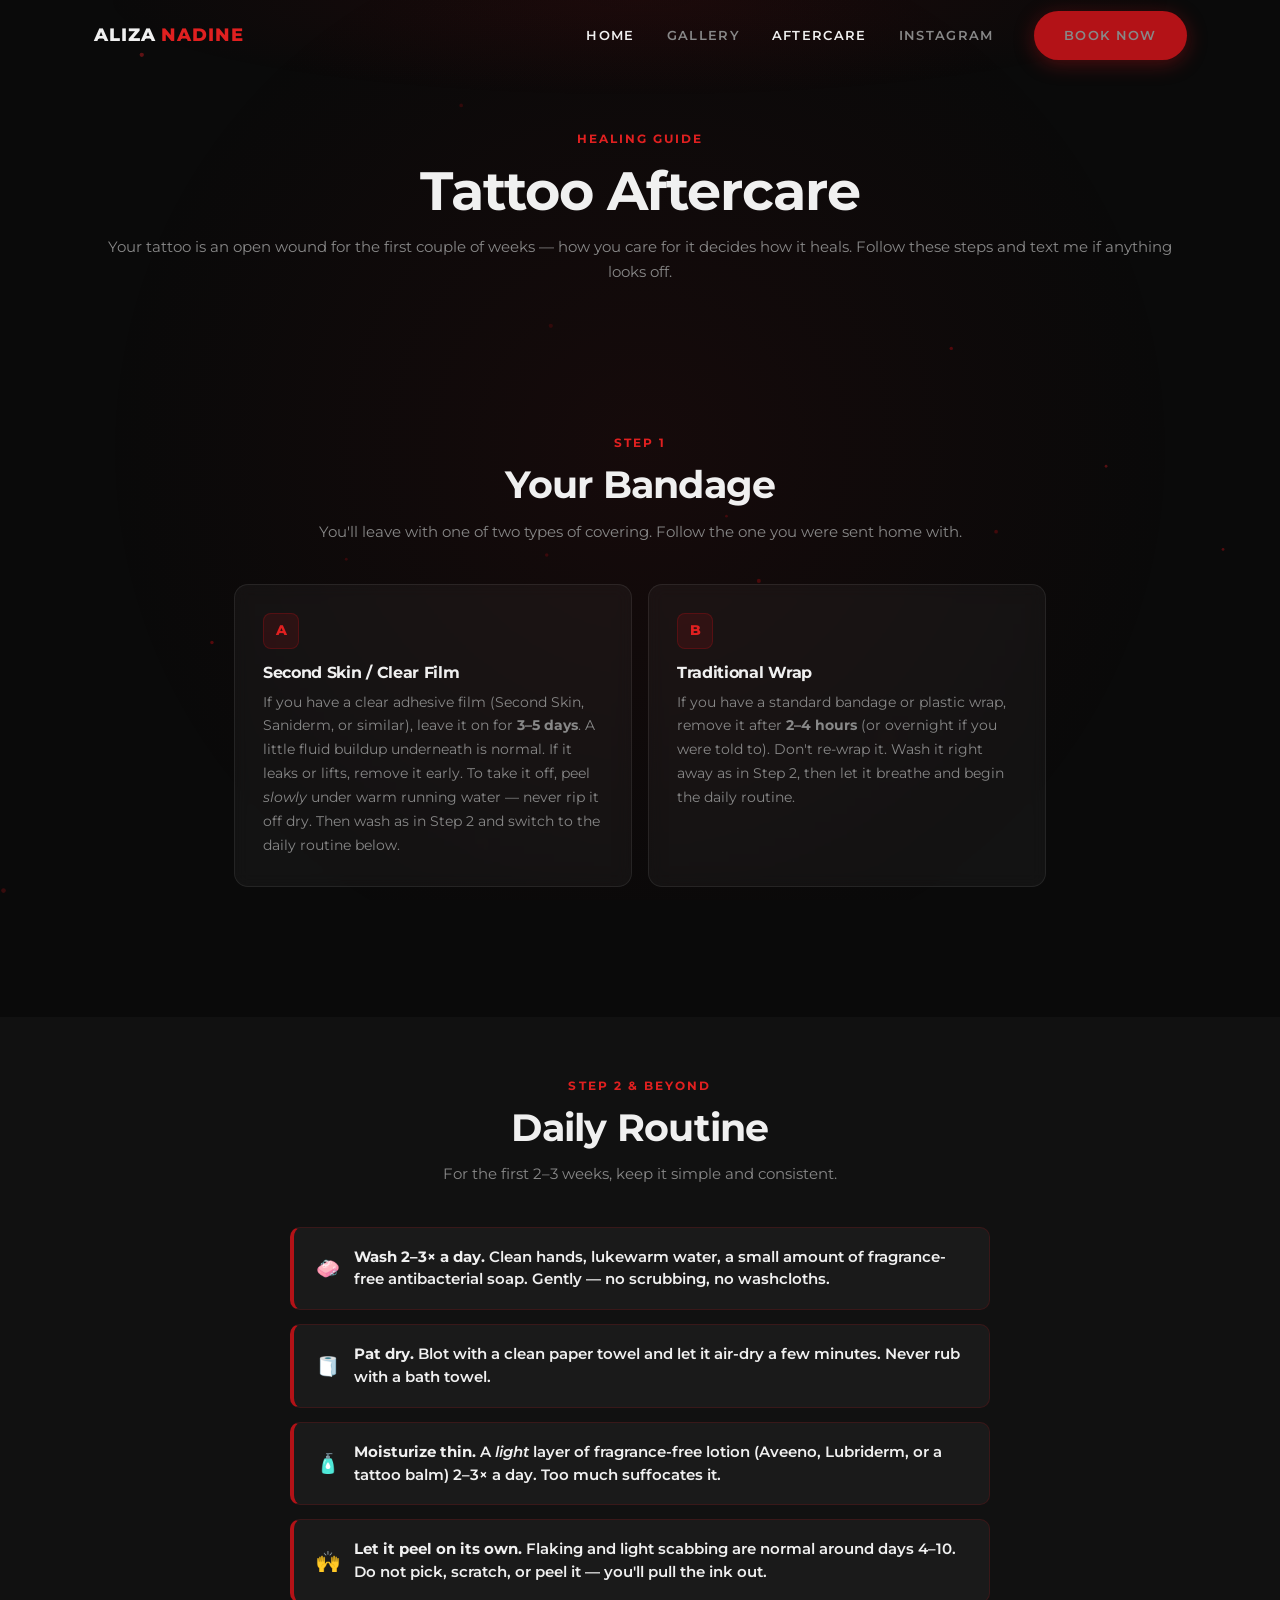
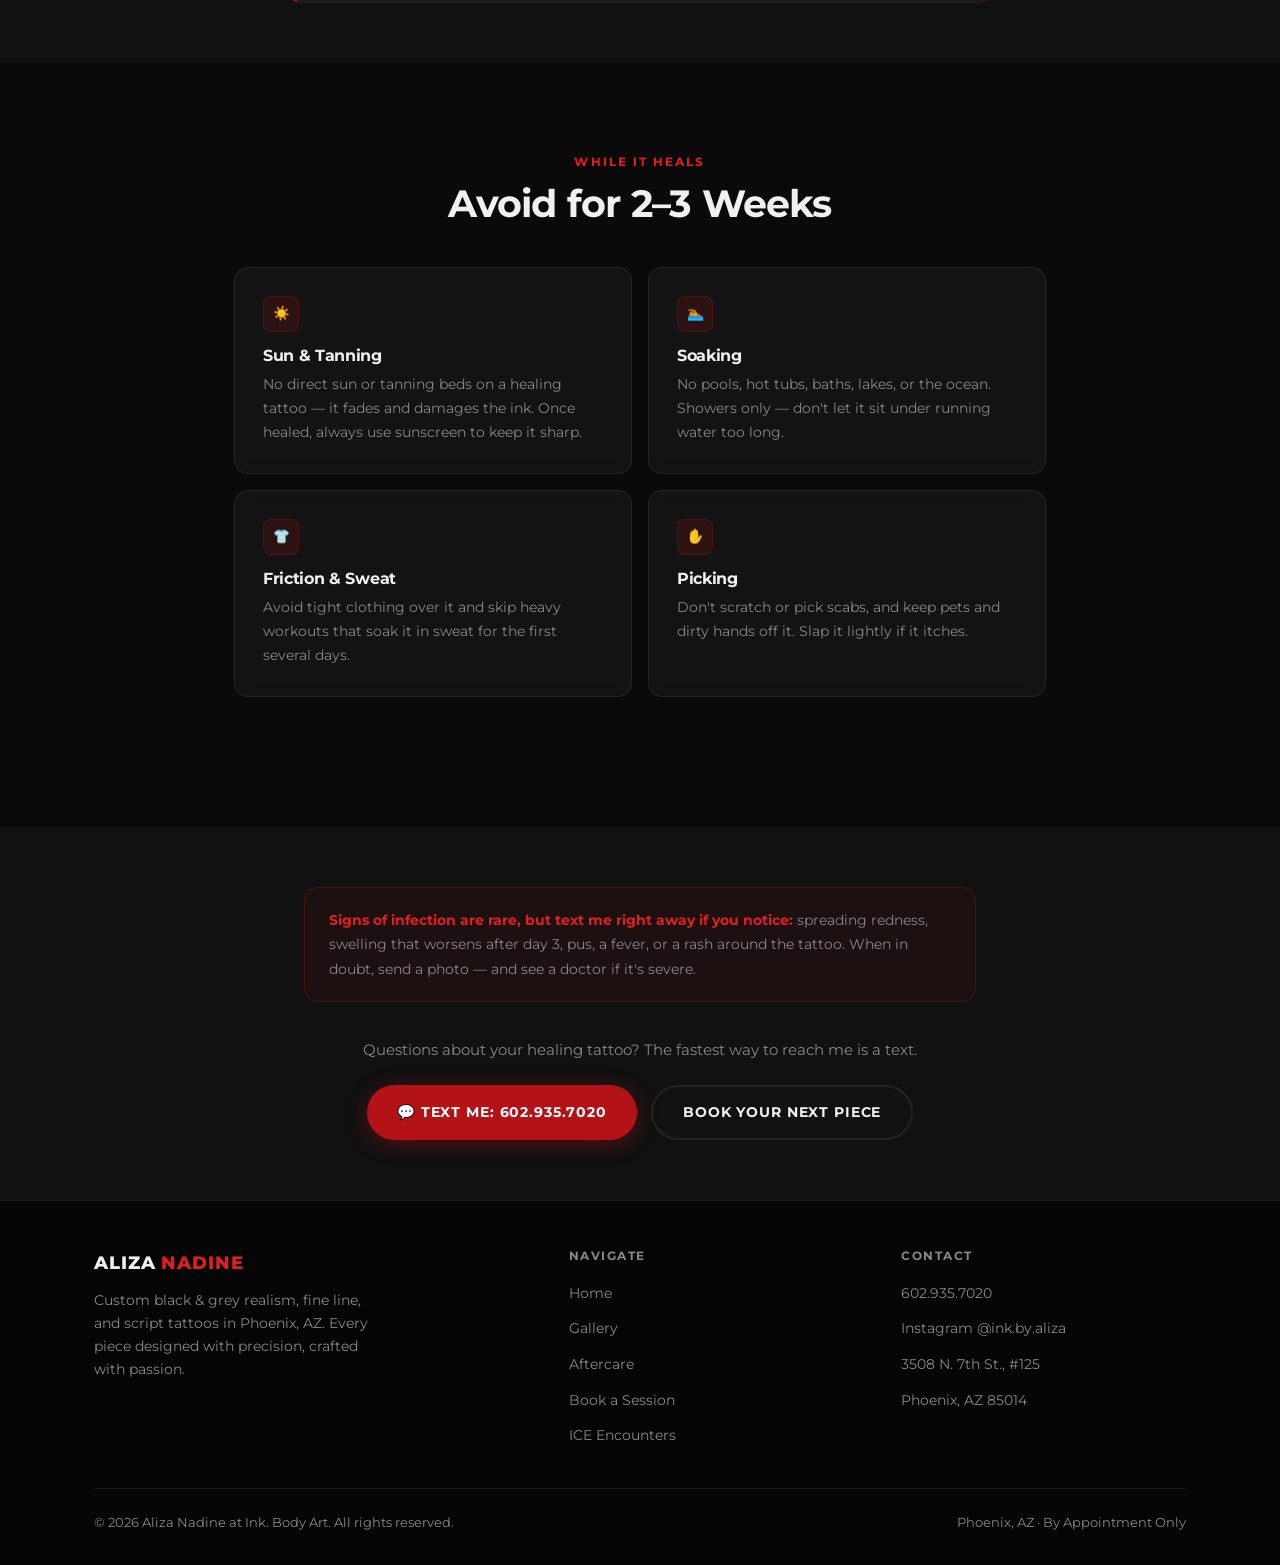
==== aftercare.html @ 37774342 "Client updates: rename shop, add script, fix sideways photos, rates, text-only contact, aftercare pa" ====
<!DOCTYPE html>
<html lang="en">
<head>
  <meta charset="UTF-8" />
  <meta name="viewport" content="width=device-width, initial-scale=1.0" />

  <title>Tattoo Aftercare Guide | Aliza Nadine — Phoenix, AZ</title>
  <meta name="description" content="How to care for your new tattoo. Step-by-step healing instructions from Aliza Nadine at Ink. Body Art, Phoenix AZ — wrap removal, washing, moisturizing, and what to avoid." />
  <link rel="canonical" href="https://alizanadine.com/aftercare.html" />

  <meta property="og:type"        content="article" />
  <meta property="og:url"         content="https://alizanadine.com/aftercare.html" />
  <meta property="og:title"       content="Tattoo Aftercare Guide | Aliza Nadine" />
  <meta property="og:description" content="Step-by-step healing instructions for your new tattoo." />
  <meta property="og:image"       content="https://alizanadine.com/images/og-cover.jpg" />

  <link rel="icon" type="image/png" href="/images/favicon.png" />
  <link rel="preconnect" href="https://fonts.googleapis.com" />
  <link rel="preconnect" href="https://fonts.gstatic.com" crossorigin />
  <link href="https://fonts.googleapis.com/css2?family=Montserrat:wght@400;500;600;700;800;900&display=swap" rel="stylesheet" />
  <link rel="stylesheet" href="css/styles.css" />

  <!-- FAQ / HowTo structured data helps this rank for "tattoo aftercare Phoenix" -->
  <script type="application/ld+json">
  {
    "@context": "https://schema.org",
    "@type": "HowTo",
    "name": "Tattoo Aftercare Instructions",
    "description": "How to care for and heal a new tattoo, from Aliza Nadine at Ink. Body Art, Phoenix AZ.",
    "step": [
      { "@type": "HowToStep", "name": "Leave the wrap on", "text": "Keep the initial bandage on as instructed — a few hours for a traditional wrap, or several days for a second-skin adhesive film." },
      { "@type": "HowToStep", "name": "Wash gently", "text": "Wash the tattoo with clean hands and fragrance-free soap, then pat dry with a clean paper towel." },
      { "@type": "HowToStep", "name": "Moisturize lightly", "text": "Apply a thin layer of fragrance-free healing lotion 2–3 times a day." },
      { "@type": "HowToStep", "name": "Protect it", "text": "Avoid sun, soaking, pools, and picking or scratching while it heals." }
    ]
  }
  </script>
</head>
<body>

  <!-- ===== NAV ===== -->
  <header class="nav" role="banner">
    <div class="nav-inner">
      <a href="/" class="nav-logo" aria-label="Aliza Nadine Tattoos — Home">
        Aliza <span>Nadine</span>
      </a>
      <nav aria-label="Main navigation">
        <ul class="nav-links">
          <li><a href="/">Home</a></li>
          <li><a href="gallery.html">Gallery</a></li>
          <li><a href="aftercare.html" class="active">Aftercare</a></li>
          <li><a href="https://www.instagram.com/ink.by.aliza/" target="_blank" rel="noopener">Instagram</a></li>
          <li class="nav-cta"><a href="/#booking" class="btn btn-primary">Book Now</a></li>
        </ul>
      </nav>
      <button class="nav-toggle" aria-label="Toggle menu" aria-expanded="false">
        <span></span><span></span><span></span>
      </button>
    </div>
  </header>

  <main>

    <!-- ===== HERO ===== -->
    <section class="gallery-hero">
      <div class="container">
        <span class="eyebrow">Healing Guide</span>
        <h1>Tattoo Aftercare</h1>
        <p>Your tattoo is an open wound for the first couple of weeks — how you care for it decides how it heals. Follow these steps and text me if anything looks off.</p>
      </div>
    </section>

    <!-- ===== WRAP METHOD ===== -->
    <section class="section" aria-label="Bandage removal">
      <div class="container" style="max-width:860px;">
        <div class="text-center fade-in">
          <span class="eyebrow">Step 1</span>
          <h2>Your Bandage</h2>
          <p style="color:var(--muted); margin-top:12px; font-size:0.95rem;">You'll leave with one of two types of covering. Follow the one you were sent home with.</p>
        </div>

        <div class="rights-grid" style="margin-top:40px;">
          <div class="rights-card fade-in">
            <div class="rights-num">A</div>
            <h3>Second Skin / Clear Film</h3>
            <p>
              If you have a clear adhesive film (Second Skin, Saniderm, or similar), leave it on for
              <strong>3–5 days</strong>. A little fluid buildup underneath is normal. If it leaks or
              lifts, remove it early. To take it off, peel <em>slowly</em> under warm running water —
              never rip it off dry. Then wash as in Step 2 and switch to the daily routine below.
            </p>
          </div>
          <div class="rights-card fade-in">
            <div class="rights-num">B</div>
            <h3>Traditional Wrap</h3>
            <p>
              If you have a standard bandage or plastic wrap, remove it after
              <strong>2–4 hours</strong> (or overnight if you were told to). Don't re-wrap it.
              Wash it right away as in Step 2, then let it breathe and begin the daily routine.
            </p>
          </div>
        </div>
      </div>
    </section>

    <!-- ===== DAILY ROUTINE ===== -->
    <section class="phrases-section" aria-label="Daily healing routine">
      <div class="container" style="max-width:780px;">
        <span class="eyebrow text-center" style="display:block;">Step 2 &amp; Beyond</span>
        <h2>Daily Routine</h2>
        <p class="intro">For the first 2–3 weeks, keep it simple and consistent.</p>

        <div class="phrase-list">
          <div class="phrase-item fade-in">
            <span class="phrase-icon">🧼</span>
            <span><strong>Wash 2–3× a day.</strong> Clean hands, lukewarm water, a small amount of fragrance-free antibacterial soap. Gently — no scrubbing, no washcloths.</span>
          </div>
          <div class="phrase-item fade-in">
            <span class="phrase-icon">🧻</span>
            <span><strong>Pat dry.</strong> Blot with a clean paper towel and let it air-dry a few minutes. Never rub with a bath towel.</span>
          </div>
          <div class="phrase-item fade-in">
            <span class="phrase-icon">🧴</span>
            <span><strong>Moisturize thin.</strong> A <em>light</em> layer of fragrance-free lotion (Aveeno, Lubriderm, or a tattoo balm) 2–3× a day. Too much suffocates it.</span>
          </div>
          <div class="phrase-item fade-in">
            <span class="phrase-icon">🙌</span>
            <span><strong>Let it peel on its own.</strong> Flaking and light scabbing are normal around days 4–10. Do not pick, scratch, or peel it — you'll pull the ink out.</span>
          </div>
        </div>
      </div>
    </section>

    <!-- ===== AVOID ===== -->
    <section class="section" aria-label="What to avoid">
      <div class="container" style="max-width:860px;">
        <div class="text-center fade-in">
          <span class="eyebrow">While It Heals</span>
          <h2>Avoid for 2–3 Weeks</h2>
        </div>
        <div class="rights-grid" style="margin-top:40px;">
          <div class="rights-card fade-in">
            <div class="rights-num">☀️</div>
            <h3>Sun &amp; Tanning</h3>
            <p>No direct sun or tanning beds on a healing tattoo — it fades and damages the ink. Once healed, always use sunscreen to keep it sharp.</p>
          </div>
          <div class="rights-card fade-in">
            <div class="rights-num">🏊</div>
            <h3>Soaking</h3>
            <p>No pools, hot tubs, baths, lakes, or the ocean. Showers only — don't let it sit under running water too long.</p>
          </div>
          <div class="rights-card fade-in">
            <div class="rights-num">👕</div>
            <h3>Friction &amp; Sweat</h3>
            <p>Avoid tight clothing over it and skip heavy workouts that soak it in sweat for the first several days.</p>
          </div>
          <div class="rights-card fade-in">
            <div class="rights-num">✋</div>
            <h3>Picking</h3>
            <p>Don't scratch or pick scabs, and keep pets and dirty hands off it. Slap it lightly if it itches.</p>
          </div>
        </div>
      </div>
    </section>

    <!-- ===== WHEN TO REACH OUT ===== -->
    <section class="section-sm" aria-label="When to reach out" style="background:var(--bg2);">
      <div class="container" style="max-width:720px;">
        <div class="ice-alert fade-in">
          <strong>Signs of infection are rare, but text me right away if you notice:</strong>
          spreading redness, swelling that worsens after day 3, pus, a fever, or a rash around the tattoo.
          When in doubt, send a photo — and see a doctor if it's severe.
        </div>
        <div class="text-center fade-in" style="margin-top:36px;">
          <p style="color:var(--muted); margin-bottom:22px; font-size:0.95rem;">
            Questions about your healing tattoo? The fastest way to reach me is a text.
          </p>
          <div style="display:flex; gap:14px; justify-content:center; flex-wrap:wrap;">
            <a href="sms:+16029357020" class="btn btn-primary">💬 Text Me: 602.935.7020</a>
            <a href="/#booking" class="btn btn-outline">Book Your Next Piece</a>
          </div>
        </div>
      </div>
    </section>

  </main>

  <!-- ===== FOOTER ===== -->
  <footer class="footer" role="contentinfo">
    <div class="container">
      <div class="footer-inner">
        <div class="footer-brand">
          <div class="nav-logo">Aliza <span style="color:var(--red-light);">Nadine</span></div>
          <p>Custom black &amp; grey realism, fine line, and script tattoos in Phoenix, AZ. Every piece designed with precision, crafted with passion.</p>
        </div>
        <div class="footer-col">
          <h4>Navigate</h4>
          <ul>
            <li><a href="/">Home</a></li>
            <li><a href="gallery.html">Gallery</a></li>
            <li><a href="aftercare.html">Aftercare</a></li>
            <li><a href="/#booking">Book a Session</a></li>
            <li><a href="ice-encounters.html">ICE Encounters</a></li>
          </ul>
        </div>
        <div class="footer-col">
          <h4>Contact</h4>
          <ul>
            <li><a href="sms:+16029357020">602.935.7020</a></li>
            <li><a href="https://www.instagram.com/ink.by.aliza/" target="_blank" rel="noopener">Instagram @ink.by.aliza</a></li>
            <li><a href="https://maps.app.goo.gl/RygCkKoCQgCrkigaA" target="_blank" rel="noopener">3508 N. 7th St., #125</a></li>
            <li><a href="https://maps.app.goo.gl/RygCkKoCQgCrkigaA" target="_blank" rel="noopener">Phoenix, AZ 85014</a></li>
          </ul>
        </div>
      </div>
      <div class="footer-bottom">
        <span>© 2026 Aliza Nadine at Ink. Body Art. All rights reserved.</span>
        <span>Phoenix, AZ · By Appointment Only</span>
      </div>
    </div>
  </footer>

  <script src="js/particles.js" defer></script>
  <script src="js/main.js" defer></script>
</body>
</html>
---- css/styles.css ----
/* ============================================
   ALIZA NADINE TATTOOS — Main Stylesheet
   ============================================ */

/* ---------- Reset & Base ---------- */
*, *::before, *::after { box-sizing: border-box; margin: 0; padding: 0; }

:root {
  --red:       #B31217;
  --red-light: #e02020;
  --bg:        #0a0a0a;
  --bg2:       #111111;
  --bg3:       #1a1a1a;
  --glass:     rgba(255,255,255,0.04);
  --glass-border: rgba(255,255,255,0.08);
  --text:      #f0f0f0;
  --muted:     #888;
  --radius:    14px;
  --nav-h:     70px;
  /* Mouse spotlight position — updated by JS */
  --mx: 50%;
  --my: 50%;
}

/* ---------- Global mouse spotlight ---------- */
body::before {
  content: '';
  position: fixed;
  inset: 0;
  pointer-events: none;
  z-index: 0;
  background: radial-gradient(
    900px circle at var(--mx) var(--my),
    rgba(179, 18, 23, 0.07),
    transparent 60%
  );
  transition: background 0.05s;
}

/* Grain texture removed — was causing constant repaints, hurting Core Web Vitals */

/* ---------- Gradient text utility ---------- */
.grad-text {
  background: linear-gradient(135deg, #fff 30%, rgba(255,255,255,0.55));
  -webkit-background-clip: text;
  -webkit-text-fill-color: transparent;
  background-clip: text;
}
.grad-text-red {
  background: linear-gradient(135deg, #e02020, #ff6b6b);
  -webkit-background-clip: text;
  -webkit-text-fill-color: transparent;
  background-clip: text;
}

html { scroll-behavior: smooth; }

body {
  font-family: 'Montserrat', sans-serif;
  background: var(--bg);
  color: var(--text);
  line-height: 1.6;
  overflow-x: hidden;
}

/* Ensure all page content sits above the particle canvas */
.nav, main, footer { position: relative; z-index: 1; }

img { display: block; max-width: 100%; }
a  { color: inherit; text-decoration: none; }

/* ---------- Typography ---------- */
h1, h2, h3, h4 {
  font-weight: 700;
  line-height: 1.2;
  letter-spacing: -0.02em;
}
h1 { font-size: clamp(2rem, 5vw, 3.4rem); }
h2 { font-size: clamp(1.6rem, 3.5vw, 2.4rem); }
h3 { font-size: 1.2rem; }

.eyebrow {
  font-size: 0.72rem;
  font-weight: 700;
  letter-spacing: 0.18em;
  text-transform: uppercase;
  color: var(--red-light);
  display: block;
  margin-bottom: 0.6rem;
}

/* ---------- Utility ---------- */
.container { max-width: 1140px; margin: 0 auto; padding: 0 24px; }
.section    { padding: 90px 0; }
.section-sm { padding: 60px 0; }
.text-center { text-align: center; }
.red { color: var(--red-light); }

.btn {
  display: inline-flex;
  align-items: center;
  gap: 8px;
  padding: 14px 30px;
  border-radius: 50px;
  font-family: 'Montserrat', sans-serif;
  font-size: 0.9rem;
  font-weight: 700;
  letter-spacing: 0.06em;
  text-transform: uppercase;
  cursor: pointer;
  transition: transform 0.2s, box-shadow 0.2s, background 0.2s;
  border: none;
}
.btn:hover  { transform: translateY(-2px); }
.btn:active { transform: translateY(0); }

.btn-primary {
  background: var(--red);
  color: #fff;
  box-shadow: 0 4px 20px rgba(179,18,23,0.4);
}
.btn-primary:hover {
  background: var(--red-light);
  box-shadow: 0 6px 28px rgba(179,18,23,0.6);
}

.btn-outline {
  background: transparent;
  color: var(--text);
  border: 2px solid var(--glass-border);
}
.btn-outline:hover {
  border-color: var(--red-light);
  color: var(--red-light);
}

/* ---------- Nav ---------- */
.nav {
  position: fixed;
  top: 0; left: 0; right: 0;
  z-index: 100;
  height: var(--nav-h);
  display: flex;
  align-items: center;
  transition: background 0.3s, backdrop-filter 0.3s;
}
.nav.scrolled {
  background: rgba(10,10,10,0.9);
  backdrop-filter: blur(16px);
  border-bottom: 1px solid var(--glass-border);
}
.nav-inner {
  display: flex;
  align-items: center;
  justify-content: space-between;
  width: 100%;
  max-width: 1140px;
  margin: 0 auto;
  padding: 0 24px;
}
.nav-logo {
  font-size: 1.1rem;
  font-weight: 800;
  letter-spacing: 0.05em;
  text-transform: uppercase;
}
.nav-logo span { color: var(--red-light); }

.nav-links {
  display: flex;
  align-items: center;
  gap: 32px;
  list-style: none;
}
.nav-links a {
  font-size: 0.82rem;
  font-weight: 600;
  letter-spacing: 0.1em;
  text-transform: uppercase;
  color: var(--muted);
  transition: color 0.2s;
}
.nav-links a:hover,
.nav-links a.active { color: var(--text); }

.nav-cta { margin-left: 8px; }

/* Hamburger */
.nav-toggle {
  display: none;
  flex-direction: column;
  gap: 5px;
  cursor: pointer;
  padding: 4px;
  background: none;
  border: none;
}
.nav-toggle span {
  display: block;
  width: 24px;
  height: 2px;
  background: var(--text);
  transition: transform 0.3s, opacity 0.3s;
}
.nav-toggle.open span:nth-child(1) { transform: translateY(7px) rotate(45deg); }
.nav-toggle.open span:nth-child(2) { opacity: 0; }
.nav-toggle.open span:nth-child(3) { transform: translateY(-7px) rotate(-45deg); }

@media (max-width: 768px) {
  /* Above the sticky CTA bar (300) so the open menu covers it; below lightbox (500) */
  .nav { z-index: 400; }

  /* backdrop-filter on the scrolled header hijacks the fixed menu panel's
     containing block (collapses it to header height) and is flaky on phones —
     use a solid background on mobile instead */
  .nav.scrolled {
    background: rgba(10, 10, 10, 0.97);
    backdrop-filter: none;
    -webkit-backdrop-filter: none;
  }

  .nav-toggle {
    display: flex;
    position: relative;
    z-index: 101; /* keep hamburger/X tappable above the open menu */
  }

  /* Full-screen premium menu panel */
  .nav-links {
    position: fixed;
    top: 0; left: 0;
    width: 100vw;
    height: 100vh;  /* fallback */
    height: 100dvh; /* tracks mobile URL-bar collapse */
    /* solid base + soft red glow rising from the bottom (no backdrop-filter — breaks on mobile) */
    background:
      radial-gradient(ellipse 130% 55% at 50% 115%, rgba(179,18,23,0.18), transparent 65%),
      #0a0a0a;
    flex-direction: column;
    justify-content: flex-start;
    align-items: stretch;
    text-align: left;
    gap: 0;
    padding: calc(var(--nav-h) + 40px) 30px calc(36px + env(safe-area-inset-bottom));
    overflow-y: auto;
    overflow-x: hidden;
    transform: translateX(100%);
    transition: transform 0.45s cubic-bezier(0.22, 1, 0.36, 1);
    z-index: 95; /* below nav (100) so logo + X stay on top */
    counter-reset: navitem;
  }
  .nav-links.open { transform: translateX(0); }

  /* "Menu" eyebrow */
  .nav-links::before {
    content: 'Menu';
    display: block;
    flex-shrink: 0;
    font-size: 0.68rem;
    font-weight: 700;
    text-transform: uppercase;
    letter-spacing: 0.32em;
    color: var(--red-light);
    margin-bottom: 10px;
  }

  /* Giant watermark monogram */
  .nav-links::after {
    content: 'AN';
    position: absolute;
    right: -24px;
    bottom: -50px;
    font-size: 15rem;
    font-weight: 900;
    line-height: 1;
    letter-spacing: -0.05em;
    color: rgba(255, 255, 255, 0.03);
    pointer-events: none;
    z-index: 0;
  }

  /* Menu items — editorial list with hairline dividers, staggered entrance */
  .nav-links li {
    position: relative;
    z-index: 1;
    border-bottom: 1px solid rgba(255, 255, 255, 0.08);
    opacity: 0;
    transform: translateY(28px);
    transition: opacity 0.45s ease, transform 0.55s cubic-bezier(0.22, 1, 0.36, 1);
  }
  .nav-links.open li { opacity: 1; transform: none; }
  .nav-links.open li:nth-child(1) { transition-delay: 0.10s; }
  .nav-links.open li:nth-child(2) { transition-delay: 0.18s; }
  .nav-links.open li:nth-child(3) { transition-delay: 0.26s; }
  .nav-links.open li:nth-child(4) { transition-delay: 0.34s; }

  .nav-links li:not(.nav-cta) a {
    display: flex;
    align-items: baseline;
    gap: 16px;
    font-size: 1.75rem;
    font-weight: 800;
    letter-spacing: 0.03em;
    color: var(--text);
    padding: 20px 0;
  }
  /* red index numbers 01 / 02 / 03 */
  .nav-links li:not(.nav-cta) a::before {
    counter-increment: navitem;
    content: counter(navitem, decimal-leading-zero);
    font-size: 0.7rem;
    font-weight: 700;
    letter-spacing: 0.18em;
    color: var(--red-light);
  }
  .nav-links li:not(.nav-cta) a:active { color: var(--red-light); }

  /* Book Now — full-width CTA pinned to the bottom */
  .nav-cta {
    display: block;
    margin: auto 0 0; /* pushes to the bottom of the panel */
    padding-top: 36px;
  }
  .nav-links li.nav-cta { border-bottom: none; }
  .nav-cta .btn {
    display: flex;
    justify-content: center;
    width: 100%;
    padding: 17px 0;
    font-size: 0.95rem;
    letter-spacing: 0.14em;
    box-shadow: 0 12px 40px rgba(179, 18, 23, 0.35);
  }
  /* studio sign-off under the button */
  .nav-cta::after {
    content: 'Phoenix, AZ · By appointment only';
    display: block;
    text-align: center;
    margin-top: 18px;
    font-size: 0.7rem;
    letter-spacing: 0.14em;
    text-transform: uppercase;
    color: var(--muted);
  }
}

/* ---------- Hero ---------- */
.hero {
  min-height: 100vh;
  display: flex;
  align-items: flex-start;
  position: relative;
  padding: calc(var(--nav-h) + 48px) 0 80px;
  background: radial-gradient(ellipse 80% 60% at 50% 0%, rgba(179,18,23,0.12), transparent 70%);
  overflow: hidden;
}

/* subtle static dot grid — no animation (was causing continuous repaints) */
.hero::before {
  content: '';
  position: absolute;
  inset: 0;
  background-image: radial-gradient(rgba(255,255,255,0.05) 1px, transparent 1px);
  background-size: 32px 32px;
  opacity: 0.6;
  pointer-events: none;
}

.hero-inner {
  position: relative;
  z-index: 1;
  display: grid;
  grid-template-columns: 1fr 1fr;
  gap: 60px;
  align-items: center;
}

.hero-badge {
  display: inline-flex;
  align-items: center;
  gap: 8px;
  background: var(--glass);
  border: 1px solid var(--glass-border);
  border-radius: 50px;
  padding: 6px 14px;
  font-size: 0.78rem;
  font-weight: 600;
  letter-spacing: 0.06em;
  text-transform: uppercase;
  margin-bottom: 24px;
}
.hero-badge::before {
  content: '';
  width: 7px; height: 7px;
  border-radius: 50%;
  background: var(--red-light);
  box-shadow: 0 0 8px var(--red-light);
  animation: pulse 2s ease infinite;
}
@keyframes pulse {
  0%, 100% { opacity: 1; transform: scale(1); }
  50%       { opacity: 0.6; transform: scale(1.4); }
}

.hero-title { margin-bottom: 20px; }
.hero-title em {
  font-style: normal;
  color: var(--red-light);
}

.hero-sub {
  font-size: 1.05rem;
  color: var(--muted);
  margin-bottom: 36px;
  max-width: 460px;
}

.hero-actions { display: flex; gap: 14px; flex-wrap: wrap; }

.hero-stats {
  display: flex;
  gap: 32px;
  margin-top: 48px;
  padding-top: 32px;
  border-top: 1px solid var(--glass-border);
}
.hero-stat-num {
  font-size: 1.8rem;
  font-weight: 800;
  color: var(--text);
  line-height: 1;
}
.hero-stat-label {
  font-size: 0.75rem;
  color: var(--muted);
  text-transform: uppercase;
  letter-spacing: 0.08em;
  margin-top: 4px;
}

.hero-img-wrap {
  position: relative;
}
.hero-img-wrap::before {
  content: '';
  position: absolute;
  inset: -2px;
  border-radius: calc(var(--radius) + 2px);
  background: linear-gradient(135deg, var(--red), transparent 60%);
  z-index: 0;
}
.hero-img {
  position: relative;
  z-index: 1;
  border-radius: var(--radius);
  width: 100%;
  aspect-ratio: 4/5;
  object-fit: cover;
  object-position: 80% 15%; /* face is upper-right in the source photo */
}
.hero-img-placeholder {
  position: relative;
  z-index: 1;
  border-radius: var(--radius);
  width: 100%;
  aspect-ratio: 4/5;
  background: var(--bg3);
  border: 1px dashed var(--glass-border);
  display: flex;
  flex-direction: column;
  align-items: center;
  justify-content: center;
  color: var(--muted);
  font-size: 0.85rem;
  gap: 8px;
}

@media (max-width: 900px) {
  .hero {
    min-height: auto; /* don't force full-screen on tablets/phones — avoids gap above portfolio */
    padding: calc(var(--nav-h) + 30px) 0 60px;
  }
  .hero-inner {
    grid-template-columns: 1fr;
    text-align: center;
  }
  .hero-sub { margin: 0 auto 36px; }
  .hero-actions { justify-content: center; }
  .hero-stats { justify-content: center; }
  .hero-img-wrap { max-width: 420px; margin: 0 auto; }
}

/* ---------- Featured Work ---------- */
.work-grid {
  display: grid;
  grid-template-columns: repeat(3, 1fr);
  gap: 16px;
  margin-top: 48px;
}
.work-card {
  border-radius: var(--radius);
  overflow: hidden;
  position: relative;
  cursor: pointer;
  aspect-ratio: 1;
  background: var(--bg3);
}
.work-card img {
  width: 100%; height: 100%;
  object-fit: cover;
  transition: transform 0.4s ease;
}
.work-card-placeholder {
  width: 100%; height: 100%;
  background: var(--bg3);
  border: 1px dashed var(--glass-border);
  display: flex;
  align-items: center;
  justify-content: center;
  color: var(--muted);
  font-size: 0.8rem;
}
.work-card:hover img { transform: scale(1.06); }
.work-overlay {
  position: absolute;
  inset: 0;
  background: linear-gradient(to top, rgba(0,0,0,0.85) 0%, transparent 55%);
  opacity: 0;
  transition: opacity 0.3s;
  display: flex;
  flex-direction: column;
  justify-content: flex-end;
  padding: 18px;
}
.work-card:hover .work-overlay { opacity: 1; }
.work-overlay h3 { font-size: 0.95rem; }
.work-overlay p  { font-size: 0.78rem; color: var(--muted); margin-top: 4px; }

.work-footer {
  text-align: center;
  margin-top: 40px;
}

@media (max-width: 640px) {
  .work-grid { grid-template-columns: repeat(2, 1fr); }
}

/* ---------- About ---------- */
.about-inner {
  display: grid;
  grid-template-columns: 1fr 1fr;
  gap: 72px;
  align-items: center;
}
.about-img-wrap {
  position: relative;
}
.about-img-wrap::after {
  content: '';
  position: absolute;
  bottom: -20px;
  right: -20px;
  width: 60%;
  height: 60%;
  border: 2px solid var(--red);
  border-radius: var(--radius);
  z-index: -1;
  opacity: 0.4;
}
.about-img {
  width: 100%;
  aspect-ratio: 3/4;
  object-fit: cover;
  border-radius: var(--radius);
}
.about-img-placeholder {
  width: 100%;
  aspect-ratio: 3/4;
  background: var(--bg3);
  border-radius: var(--radius);
  border: 1px dashed var(--glass-border);
  display: flex;
  align-items: center;
  justify-content: center;
  color: var(--muted);
  font-size: 0.85rem;
}
.about-text h2 { margin-bottom: 20px; }
.about-text p  { color: var(--muted); margin-bottom: 16px; font-size: 0.97rem; }
.specialties-grid {
  display: grid;
  grid-template-columns: 1fr 1fr;
  gap: 12px;
  margin: 28px 0;
}
.specialty-card {
  background: var(--glass);
  border: 1px solid var(--glass-border);
  border-radius: 12px;
  padding: 16px 18px;
  text-decoration: none;
  color: inherit;
  transition: border-color 0.2s, background 0.2s;
  display: block;
}
.specialty-card:hover {
  border-color: rgba(179,18,23,0.4);
  background: rgba(179,18,23,0.05);
}
.specialty-card-title {
  display: flex;
  align-items: center;
  gap: 8px;
  font-size: 0.82rem;
  font-weight: 700;
  letter-spacing: 0.04em;
  text-transform: uppercase;
  color: var(--text);
  margin-bottom: 5px;
}
.specialty-card-title span { font-size: 1rem; }
.specialty-card p {
  font-size: 0.78rem;
  color: var(--muted);
  line-height: 1.5;
  margin: 0;
}
.specialty-card-arrow {
  display: block;
  font-size: 0.72rem;
  color: var(--red-light);
  font-weight: 700;
  text-transform: uppercase;
  letter-spacing: 0.06em;
  margin-top: 8px;
}

@media (max-width: 480px) {
  .specialties-grid { grid-template-columns: 1fr; }
}

@media (max-width: 768px) {
  .about-inner { grid-template-columns: 1fr; gap: 40px; }
  .about-img-wrap::after { display: none; }
}

/* ---------- Reviews ---------- */
.reviews-bg { background: var(--bg2); }
.stars { color: #f5c518; font-size: 1.1rem; letter-spacing: 2px; }
.rating-summary {
  display: flex;
  align-items: center;
  justify-content: center;
  gap: 16px;
  margin-bottom: 48px;
}
.rating-num { font-size: 3.5rem; font-weight: 800; line-height: 1; }
.rating-detail { text-align: left; }
.rating-detail .stars { font-size: 1.3rem; }
.rating-count { font-size: 0.82rem; color: var(--muted); margin-top: 4px; }

/* ---------- Rates / Pricing ---------- */
.rates-bg { background: var(--bg2); }
.rates-grid {
  display: grid;
  grid-template-columns: 1fr 1fr;
  gap: 20px;
  max-width: 640px;
  margin: 44px auto 0;
}
.rate-card {
  background: var(--glass);
  border: 1px solid var(--glass-border);
  border-radius: var(--radius);
  padding: 30px 26px;
  text-align: center;
}
.rate-label {
  font-size: 0.75rem;
  text-transform: uppercase;
  letter-spacing: 0.14em;
  font-weight: 700;
  color: var(--red-light);
}
.rate-price { font-size: 2.6rem; font-weight: 800; line-height: 1.1; margin: 8px 0 10px; }
.rate-card p { color: var(--muted); font-size: 0.9rem; line-height: 1.6; }

.flash-special {
  position: relative;
  overflow: hidden;
  max-width: 640px;
  margin: 22px auto 0;
  text-align: center;
  background: radial-gradient(ellipse 90% 120% at 50% 0%, rgba(179,18,23,0.16), transparent 70%), var(--glass);
  border: 1px solid rgba(179,18,23,0.35);
  border-radius: var(--radius);
  padding: 30px 26px;
}
.flash-badge {
  display: inline-block;
  background: rgba(179,18,23,0.14);
  border: 1px solid rgba(179,18,23,0.4);
  color: var(--red-light);
  border-radius: 50px;
  padding: 6px 16px;
  font-size: 0.72rem;
  font-weight: 700;
  text-transform: uppercase;
  letter-spacing: 0.1em;
}
.flash-special h3 { margin: 16px 0 4px; font-size: 1.25rem; }
.flash-special > p { color: var(--muted); font-size: 0.9rem; margin-bottom: 20px; }
.flash-prices {
  display: flex;
  justify-content: center;
  gap: 12px;
  flex-wrap: wrap;
}
.flash-price-item {
  flex: 1;
  min-width: 92px;
  background: rgba(0,0,0,0.25);
  border: 1px solid var(--glass-border);
  border-radius: 10px;
  padding: 14px 10px;
}
.flash-size { display: block; font-size: 0.8rem; color: var(--muted); font-weight: 600; }
.flash-amt  { display: block; font-size: 1.5rem; font-weight: 800; margin-top: 4px; }
.rates-note {
  max-width: 560px;
  margin: 24px auto 0;
  text-align: center;
  background: rgba(179,18,23,0.08);
  border: 1px solid rgba(179,18,23,0.22);
  border-radius: var(--radius);
  padding: 14px 18px;
  font-size: 0.85rem;
  line-height: 1.6;
  color: var(--muted);
}
@media (max-width: 560px) {
  .rates-grid { grid-template-columns: 1fr; }
}

.reviews-grid {
  display: grid;
  grid-template-columns: repeat(2, 1fr);
  gap: 20px;
}
.review-card {
  background: var(--glass);
  border: 1px solid var(--glass-border);
  border-radius: var(--radius);
  padding: 28px;
  backdrop-filter: blur(10px);
}
.review-header {
  display: flex;
  align-items: center;
  gap: 14px;
  margin-bottom: 16px;
}
.review-avatar {
  width: 46px; height: 46px;
  border-radius: 50%;
  object-fit: cover;
  background: var(--bg3);
  flex-shrink: 0;
}
.review-name { font-weight: 700; font-size: 0.95rem; }
.review-date { font-size: 0.76rem; color: var(--muted); margin-top: 2px; }
.review-text { font-size: 0.9rem; color: var(--muted); line-height: 1.7; }
.review-text em { color: var(--text); font-style: normal; }

@media (max-width: 640px) {
  .reviews-grid { grid-template-columns: 1fr; }
}

/* ---------- Booking / Contact ---------- */
.booking-inner {
  display: grid;
  grid-template-columns: 1fr 1fr;
  gap: 48px;
  align-items: start;
}

.contact-card {
  background: var(--glass);
  border: 1px solid var(--glass-border);
  border-radius: var(--radius);
  padding: 36px;
  backdrop-filter: blur(10px);
  height: 100%;
}
.contact-card h3 { margin-bottom: 8px; }
.contact-card p  { color: var(--muted); font-size: 0.9rem; margin-bottom: 28px; }

.contact-detail {
  display: flex;
  align-items: center;
  gap: 14px;
  padding: 16px;
  background: var(--bg3);
  border-radius: 10px;
  margin-bottom: 12px;
  font-weight: 600;
  font-size: 0.95rem;
}
.contact-icon {
  width: 38px; height: 38px;
  border-radius: 8px;
  background: rgba(179,18,23,0.15);
  display: flex; align-items: center; justify-content: center;
  font-size: 1rem;
  flex-shrink: 0;
}

/* Form */
.form-group { margin-bottom: 16px; }
.form-label {
  display: block;
  font-size: 0.78rem;
  font-weight: 600;
  letter-spacing: 0.08em;
  text-transform: uppercase;
  color: var(--muted);
  margin-bottom: 8px;
}
.form-input,
.form-textarea {
  width: 100%;
  background: var(--bg3);
  border: 1px solid var(--glass-border);
  border-radius: 10px;
  padding: 12px 16px;
  font-family: 'Montserrat', sans-serif;
  font-size: 0.92rem;
  color: var(--text);
  transition: border-color 0.2s, box-shadow 0.2s;
  outline: none;
}
.form-input:focus,
.form-textarea:focus {
  border-color: var(--red);
  box-shadow: 0 0 0 3px rgba(179,18,23,0.15);
}
.form-textarea { resize: vertical; min-height: 120px; }
.form-row { display: grid; grid-template-columns: 1fr 1fr; gap: 14px; }

.form-success {
  display: none;
  text-align: center;
  padding: 32px;
  color: #4ade80;
  font-weight: 600;
}

/* Honeypot — visually and programmatically hidden */
.hidden-field { position: absolute; left: -9999px; width: 1px; height: 1px; overflow: hidden; }

/* File input */
.form-file { padding: 9px 12px; cursor: pointer; }
.form-file::file-selector-button {
  background: var(--glass);
  border: 1px solid var(--glass-border);
  color: var(--text);
  border-radius: 8px;
  padding: 6px 12px;
  margin-right: 12px;
  cursor: pointer;
  font: inherit;
  font-size: 0.85rem;
}

/* Deposit notice */
.form-note {
  background: rgba(179,18,23,0.08);
  border: 1px solid rgba(179,18,23,0.22);
  border-radius: var(--radius);
  padding: 12px 16px;
  margin: 4px 0 20px;
  font-size: 0.82rem;
  line-height: 1.6;
  color: var(--muted);
}

@media (max-width: 768px) {
  .booking-inner { grid-template-columns: 1fr; }
  .form-row { grid-template-columns: 1fr; }
}

/* ---------- Map / Location ---------- */
.location-bg { background: var(--bg2); }
.location-inner {
  display: grid;
  grid-template-columns: 1fr 2fr;
  gap: 40px;
  align-items: center;
}
.location-info h2 { margin-bottom: 16px; }
.location-info p  { color: var(--muted); font-size: 0.9rem; margin-bottom: 8px; }
.location-info address {
  font-style: normal;
  color: var(--text);
  font-weight: 600;
  margin: 20px 0;
  line-height: 1.7;
}

.map-wrap {
  border-radius: var(--radius);
  overflow: hidden;
  border: 1px solid var(--glass-border);
  height: 320px;
}
.map-wrap iframe { width: 100%; height: 100%; border: none; }

@media (max-width: 768px) {
  .location-inner { grid-template-columns: 1fr; }
}

/* ---------- ICE Banner on homepage ---------- */
.ice-banner {
  background: linear-gradient(135deg, rgba(179,18,23,0.1), rgba(179,18,23,0.05));
  border: 1px solid rgba(179,18,23,0.3);
  border-radius: var(--radius);
  padding: 40px 48px;
  display: flex;
  align-items: center;
  justify-content: space-between;
  gap: 32px;
}
.ice-banner-text h3 { font-size: 1.2rem; margin-bottom: 8px; }
.ice-banner-text p  { color: var(--muted); font-size: 0.9rem; max-width: 500px; }
.ice-banner-text .red-flag {
  display: inline-block;
  background: rgba(179,18,23,0.15);
  border: 1px solid rgba(179,18,23,0.3);
  border-radius: 50px;
  padding: 3px 12px;
  font-size: 0.72rem;
  font-weight: 700;
  letter-spacing: 0.1em;
  text-transform: uppercase;
  color: var(--red-light);
  margin-bottom: 12px;
}

@media (max-width: 640px) {
  .ice-banner {
    flex-direction: column;
    padding: 28px 24px;
    text-align: center;
  }
}

/* ---------- Footer ---------- */
.footer {
  background: #050505;
  border-top: 1px solid var(--glass-border);
  padding: 48px 0 32px;
}
.footer-inner {
  display: grid;
  grid-template-columns: 1.5fr 1fr 1fr;
  gap: 48px;
  margin-bottom: 40px;
}
.footer-brand p { color: var(--muted); font-size: 0.85rem; margin-top: 12px; max-width: 280px; line-height: 1.7; }
.footer-col h4 {
  font-size: 0.78rem;
  font-weight: 700;
  letter-spacing: 0.12em;
  text-transform: uppercase;
  color: var(--muted);
  margin-bottom: 16px;
}
.footer-col ul { list-style: none; }
.footer-col li + li { margin-top: 10px; }
.footer-col a {
  font-size: 0.88rem;
  color: var(--muted);
  transition: color 0.2s;
}
.footer-col a:hover { color: var(--text); }
.footer-bottom {
  display: flex;
  justify-content: space-between;
  align-items: center;
  padding-top: 24px;
  border-top: 1px solid var(--glass-border);
  font-size: 0.8rem;
  color: var(--muted);
  flex-wrap: wrap;
  gap: 12px;
}

@media (max-width: 768px) {
  .footer-inner { grid-template-columns: 1fr 1fr; }
  .footer-brand { grid-column: 1 / -1; }
}
@media (max-width: 480px) {
  .footer-inner { grid-template-columns: 1fr; }
}

/* ============================================
   GALLERY PAGE
   ============================================ */
.gallery-hero {
  padding: calc(var(--nav-h) + 60px) 0 60px;
  text-align: center;
  background: radial-gradient(ellipse 60% 40% at 50% 0%, rgba(179,18,23,0.1), transparent 70%);
}
.gallery-hero p { color: var(--muted); margin-top: 12px; font-size: 0.95rem; }

.filter-bar {
  display: flex;
  flex-wrap: wrap;
  gap: 10px;
  justify-content: center;
  margin: 40px 0 32px;
}
.filter-btn {
  background: var(--glass);
  border: 1px solid var(--glass-border);
  color: var(--muted);
  border-radius: 50px;
  padding: 8px 22px;
  font-family: 'Montserrat', sans-serif;
  font-size: 0.8rem;
  font-weight: 700;
  letter-spacing: 0.08em;
  text-transform: uppercase;
  cursor: pointer;
  transition: all 0.2s;
}
.filter-btn:hover { color: var(--text); border-color: rgba(255,255,255,0.2); }
.filter-btn.active {
  background: var(--red);
  border-color: var(--red);
  color: #fff;
  box-shadow: 0 4px 16px rgba(179,18,23,0.4);
}

.gallery-grid {
  display: grid;
  grid-template-columns: repeat(4, 1fr);
  gap: 12px;
  padding-bottom: 80px;
}
.gallery-item {
  border-radius: 12px;
  overflow: hidden;
  aspect-ratio: 1;
  cursor: pointer;
  position: relative;
  background: var(--bg3);
  transition: transform 0.3s, box-shadow 0.3s;
}
.gallery-item img {
  width: 100%; height: 100%;
  object-fit: cover;
  transition: transform 0.4s ease;
}
.gallery-item:hover { transform: translateY(-3px); box-shadow: 0 12px 32px rgba(0,0,0,0.5); }
.gallery-item:hover img { transform: scale(1.05); }
.gallery-item.hidden { display: none; }

@media (max-width: 900px)  { .gallery-grid { grid-template-columns: repeat(3, 1fr); } }
@media (max-width: 640px)  { .gallery-grid { grid-template-columns: repeat(2, 1fr); } }

/* ---------- Lightbox ---------- */
.lightbox {
  position: fixed;
  inset: 0;
  background: rgba(0,0,0,0.93);
  z-index: 500; /* above mobile nav (400) and sticky CTA bar (300) */
  display: flex;
  align-items: center;
  justify-content: center;
  opacity: 0;
  pointer-events: none;
  transition: opacity 0.3s;
}
.lightbox.open { opacity: 1; pointer-events: all; }
.lightbox-img {
  max-width: min(90vw, 780px);
  max-height: 85vh;
  border-radius: 12px;
  object-fit: contain;
  box-shadow: 0 24px 80px rgba(0,0,0,0.8);
}
.lightbox-close {
  position: absolute;
  top: 20px; right: 24px;
  background: none; border: none;
  color: #fff; font-size: 2rem;
  cursor: pointer; line-height: 1;
  opacity: 0.7; transition: opacity 0.2s;
}
.lightbox-close:hover { opacity: 1; }
.lightbox-arrow {
  position: absolute;
  top: 50%; transform: translateY(-50%);
  background: rgba(255,255,255,0.08);
  border: 1px solid rgba(255,255,255,0.15);
  border-radius: 50%;
  width: 50px; height: 50px;
  display: flex; align-items: center; justify-content: center;
  color: #fff; font-size: 1.4rem;
  cursor: pointer;
  transition: background 0.2s;
}
.lightbox-arrow:hover { background: rgba(255,255,255,0.18); }
.lightbox-prev { left: 20px; }
.lightbox-next { right: 20px; }
.lightbox-caption {
  position: absolute;
  bottom: 24px; left: 50%;
  transform: translateX(-50%);
  background: rgba(0,0,0,0.7);
  backdrop-filter: blur(8px);
  border-radius: 50px;
  padding: 8px 20px;
  font-size: 0.82rem;
  color: var(--muted);
  white-space: nowrap;
}

/* ============================================
   ICE ENCOUNTERS PAGE
   ============================================ */
.ice-hero {
  padding: calc(var(--nav-h) + 80px) 0 60px;
  text-align: center;
  background: radial-gradient(ellipse 60% 50% at 50% 0%, rgba(179,18,23,0.14), transparent 70%);
}
.ice-hero p { color: var(--muted); margin-top: 14px; font-size: 1rem; max-width: 560px; margin-left: auto; margin-right: auto; }

.ice-alert {
  background: rgba(179,18,23,0.08);
  border: 1px solid rgba(179,18,23,0.3);
  border-radius: var(--radius);
  padding: 20px 24px;
  margin-bottom: 32px;
  font-size: 0.9rem;
  color: var(--muted);
  line-height: 1.7;
}
.ice-alert strong { color: var(--red-light); }

.rights-grid {
  display: grid;
  grid-template-columns: repeat(2, 1fr);
  gap: 16px;
  margin: 40px 0;
}
.rights-card {
  background: var(--glass);
  border: 1px solid var(--glass-border);
  border-radius: var(--radius);
  padding: 28px;
  backdrop-filter: blur(8px);
  transition: border-color 0.2s;
}
.rights-card:hover { border-color: rgba(179,18,23,0.3); }
.rights-num {
  width: 36px; height: 36px;
  border-radius: 8px;
  background: rgba(179,18,23,0.15);
  border: 1px solid rgba(179,18,23,0.3);
  display: flex; align-items: center; justify-content: center;
  font-size: 0.85rem;
  font-weight: 800;
  color: var(--red-light);
  margin-bottom: 14px;
}
.rights-card h3 { font-size: 1rem; margin-bottom: 8px; }
.rights-card p  { color: var(--muted); font-size: 0.88rem; line-height: 1.7; }

.phrases-section { background: var(--bg2); padding: 60px 0; }
.phrases-section h2 { text-align: center; margin-bottom: 12px; }
.phrases-section .intro { text-align: center; color: var(--muted); margin-bottom: 40px; font-size: 0.92rem; }

.phrase-list { display: flex; flex-direction: column; gap: 14px; max-width: 700px; margin: 0 auto; }
.phrase-item {
  background: var(--glass);
  border: 1px solid rgba(179,18,23,0.2);
  border-left: 4px solid var(--red);
  border-radius: 10px;
  padding: 18px 22px;
  font-size: 0.95rem;
  font-weight: 600;
  line-height: 1.5;
  display: flex;
  align-items: center;
  gap: 14px;
}
.phrase-icon { font-size: 1.2rem; flex-shrink: 0; }

.ice-resources { padding: 60px 0; }
.ice-resources h2 { text-align: center; margin-bottom: 40px; }
.resources-grid {
  display: grid;
  grid-template-columns: repeat(3, 1fr);
  gap: 16px;
}
.resource-card {
  background: var(--glass);
  border: 1px solid var(--glass-border);
  border-radius: var(--radius);
  padding: 24px;
  text-align: center;
  transition: border-color 0.2s, transform 0.2s;
}
.resource-card:hover { border-color: rgba(179,18,23,0.3); transform: translateY(-2px); }
.resource-icon { font-size: 2rem; margin-bottom: 12px; }
.resource-card h3 { font-size: 0.95rem; margin-bottom: 8px; }
.resource-card p  { font-size: 0.82rem; color: var(--muted); margin-bottom: 16px; line-height: 1.6; }
.resource-card a  { font-size: 0.8rem; font-weight: 700; color: var(--red-light); text-transform: uppercase; letter-spacing: 0.08em; }
.resource-card a:hover { text-decoration: underline; }

@media (max-width: 768px) {
  .rights-grid    { grid-template-columns: 1fr; }
  .resources-grid { grid-template-columns: 1fr; }
}

/* ============================================
   ANIMATIONS & MISC
   ============================================ */
.fade-in {
  opacity: 0;
  transform: translateY(24px);
  transition: opacity 0.7s cubic-bezier(0.16,1,0.3,1), transform 0.7s cubic-bezier(0.16,1,0.3,1);
}
.fade-in.visible { opacity: 1; transform: translateY(0); }

/* ---------- Magnetic button effect ---------- */
.btn { will-change: transform; }

/* ---------- Card hover — simple border lift (no mousemove repaint) ---------- */
.work-card,
.review-card,
.contact-card,
.rights-card,
.resource-card {
  position: relative;
  overflow: hidden;
  transition: border-color 0.2s, transform 0.2s;
}
.work-card:hover,
.review-card:hover,
.contact-card:hover,
.rights-card:hover,
.resource-card:hover {
  border-color: rgba(179, 18, 23, 0.35);
  transform: translateY(-2px);
}

/* ---------- Hero title gradient ---------- */
.hero-title { letter-spacing: -0.03em; }

/* ---------- Shimmer on hero badge ---------- */
.hero-badge {
  position: relative;
  overflow: hidden;
}
.hero-badge::after {
  content: '';
  position: absolute;
  top: 0; left: -100%;
  width: 60%; height: 100%;
  background: linear-gradient(90deg, transparent, rgba(255,255,255,0.12), transparent);
  animation: shimmer 3s ease infinite;
}
@keyframes shimmer {
  0%   { left: -100%; }
  60%  { left: 150%; }
  100% { left: 150%; }
}

/* ---------- Sticky mobile CTA bar ---------- */
.mobile-cta-bar {
  display: none;
}
@media (max-width: 768px) {
  .mobile-cta-bar {
    display: flex;
    position: fixed;
    bottom: 0; left: 0; right: 0;
    z-index: 300;
    background: rgba(10,10,10,0.97);
    border-top: 1px solid var(--glass-border);
    padding: 10px 16px 14px;
    gap: 10px;
    backdrop-filter: blur(12px);
    -webkit-backdrop-filter: blur(12px);
  }
  .mobile-cta-call,
  .mobile-cta-book {
    flex: 1;
    display: flex;
    align-items: center;
    justify-content: center;
    padding: 13px 8px;
    border-radius: 10px;
    font-size: 0.9rem;
    font-weight: 700;
    text-decoration: none;
    letter-spacing: 0.02em;
    transition: opacity 0.15s;
  }
  .mobile-cta-call:active,
  .mobile-cta-book:active { opacity: 0.75; }
  .mobile-cta-call {
    background: var(--red);
    color: #fff;
  }
  .mobile-cta-book {
    background: var(--glass);
    border: 1px solid var(--glass-border);
    color: var(--text);
  }
  /* Keep content above the bar */
  body { padding-bottom: 80px; }
}

/* ---------- New Location Section ---------- */
.new-location-section {
  padding: 80px 0;
  background: var(--bg2);
  border-top: 1px solid rgba(179,18,23,0.3);
  border-bottom: 1px solid var(--glass-border);
  position: relative;
  overflow: hidden;
}
.new-location-section::before {
  content: '';
  position: absolute;
  top: 0; left: 0; right: 0; bottom: 0;
  background: radial-gradient(ellipse 70% 60% at 0% 50%, rgba(179,18,23,0.07), transparent 70%);
  pointer-events: none;
}
.new-location-badge {
  text-align: center;
  margin-bottom: 36px;
}
.new-location-pill {
  display: inline-flex;
  align-items: center;
  gap: 8px;
  background: rgba(179,18,23,0.12);
  border: 1px solid rgba(179,18,23,0.35);
  color: var(--red-light);
  border-radius: 50px;
  padding: 6px 18px;
  font-size: 0.8rem;
  font-weight: 700;
  text-transform: uppercase;
  letter-spacing: 0.1em;
}
.new-location-inner {
  display: grid;
  grid-template-columns: 1fr 1fr;
  gap: 64px;
  align-items: center;
}
.new-location-text h2 { margin-bottom: 16px; }
.new-location-text p  { color: var(--muted); line-height: 1.75; margin-bottom: 28px; font-size: 0.97rem; }
.new-location-address {
  display: flex;
  align-items: flex-start;
  gap: 14px;
  background: var(--glass);
  border: 1px solid rgba(179,18,23,0.2);
  border-radius: var(--radius);
  padding: 18px 22px;
  font-style: normal;
  font-size: 0.95rem;
  line-height: 1.8;
  margin-bottom: 28px;
}
.address-icon { font-size: 1.3rem; margin-top: 2px; flex-shrink: 0; }
.new-location-actions { display: flex; gap: 12px; flex-wrap: wrap; }

/* Parking image */
.new-location-map { position: relative; }
.parking-label {
  display: flex;
  justify-content: space-between;
  align-items: center;
  margin-bottom: 10px;
  font-size: 0.75rem;
  font-weight: 700;
  text-transform: uppercase;
  letter-spacing: 0.1em;
  color: var(--muted);
}
.parking-hint { color: var(--red-light); font-weight: 600; }
.parking-img-btn {
  position: relative;
  display: block;
  width: 100%;
  background: none;
  border: none;
  padding: 0;
  cursor: zoom-in;
  border-radius: var(--radius);
  overflow: hidden;
}
.parking-img-btn:hover .parking-zoom-icon { opacity: 1; }
.parking-img-btn:hover .parking-img { filter: brightness(0.75); }
.parking-img {
  width: 100%;
  border-radius: var(--radius);
  border: 1px solid var(--glass-border);
  box-shadow: 0 8px 40px rgba(0,0,0,0.5);
  transition: filter 0.2s;
  display: block;
}
.parking-zoom-icon {
  position: absolute;
  inset: 0;
  display: flex;
  align-items: center;
  justify-content: center;
  font-size: 2.5rem;
  color: #fff;
  opacity: 0;
  transition: opacity 0.2s;
  pointer-events: none;
}

/* Parking modal */
.parking-modal {
  display: none;
  position: fixed;
  inset: 0;
  z-index: 1000;
  background: rgba(0,0,0,0.92);
  align-items: center;
  justify-content: center;
  padding: 20px;
  cursor: zoom-out;
}
.parking-modal.open { display: flex; }
.parking-modal-img {
  max-width: 90vw;
  max-height: 90vh;
  object-fit: contain;
  border-radius: var(--radius);
  box-shadow: 0 20px 80px rgba(0,0,0,0.8);
  cursor: default;
}
.parking-modal-close {
  position: fixed;
  top: 20px;
  right: 24px;
  background: rgba(255,255,255,0.1);
  border: 1px solid rgba(255,255,255,0.2);
  color: #fff;
  font-size: 1.2rem;
  width: 42px;
  height: 42px;
  border-radius: 50%;
  cursor: pointer;
  display: flex;
  align-items: center;
  justify-content: center;
  transition: background 0.2s;
  z-index: 1001;
}
.parking-modal-close:hover { background: rgba(179,18,23,0.6); }

@media (max-width: 768px) {
  .new-location-inner { grid-template-columns: 1fr; gap: 40px; }
  .new-location-actions .btn { flex: 1; justify-content: center; }
}

/* ---------- ICE share graphics ---------- */
.ice-graphics-grid {
  display: grid;
  grid-template-columns: repeat(4, 1fr);
  gap: 16px;
}
.ice-graphics-grid img {
  width: 100%;
  border-radius: var(--radius);
  border: 1px solid var(--glass-border);
}
@media (max-width: 768px) {
  .ice-graphics-grid { grid-template-columns: repeat(2, 1fr); }
}

/* ---------- FAQ ---------- */
#faq h2 { text-align: center; margin-bottom: 40px; }
.faq-list { max-width: 780px; margin: 0 auto; display: flex; flex-direction: column; gap: 12px; }

.faq-item {
  background: var(--glass);
  border: 1px solid var(--glass-border);
  border-radius: var(--radius);
  overflow: hidden;
  transition: border-color 0.2s;
}
.faq-item[open] { border-color: rgba(179,18,23,0.4); }

.faq-q {
  list-style: none;
  padding: 18px 22px;
  font-size: 1rem;
  font-weight: 600;
  color: var(--text);
  cursor: pointer;
  display: flex;
  justify-content: space-between;
  align-items: center;
  gap: 12px;
  user-select: none;
}
.faq-q::-webkit-details-marker { display: none; }
.faq-q::after {
  content: '+';
  font-size: 1.4rem;
  font-weight: 300;
  color: var(--red-light);
  flex-shrink: 0;
  transition: transform 0.25s;
}
.faq-item[open] .faq-q::after { transform: rotate(45deg); }

.faq-a {
  padding: 0 22px 18px;
  color: var(--muted);
  font-size: 0.95rem;
  line-height: 1.65;
}
.faq-a a { color: var(--red-light); text-decoration: none; }
.faq-a a:hover { text-decoration: underline; }

::selection { background: rgba(179,18,23,0.3); color: #fff; }

::-webkit-scrollbar { width: 6px; }
::-webkit-scrollbar-track { background: var(--bg); }
::-webkit-scrollbar-thumb { background: var(--bg3); border-radius: 3px; }
::-webkit-scrollbar-thumb:hover { background: var(--red); }
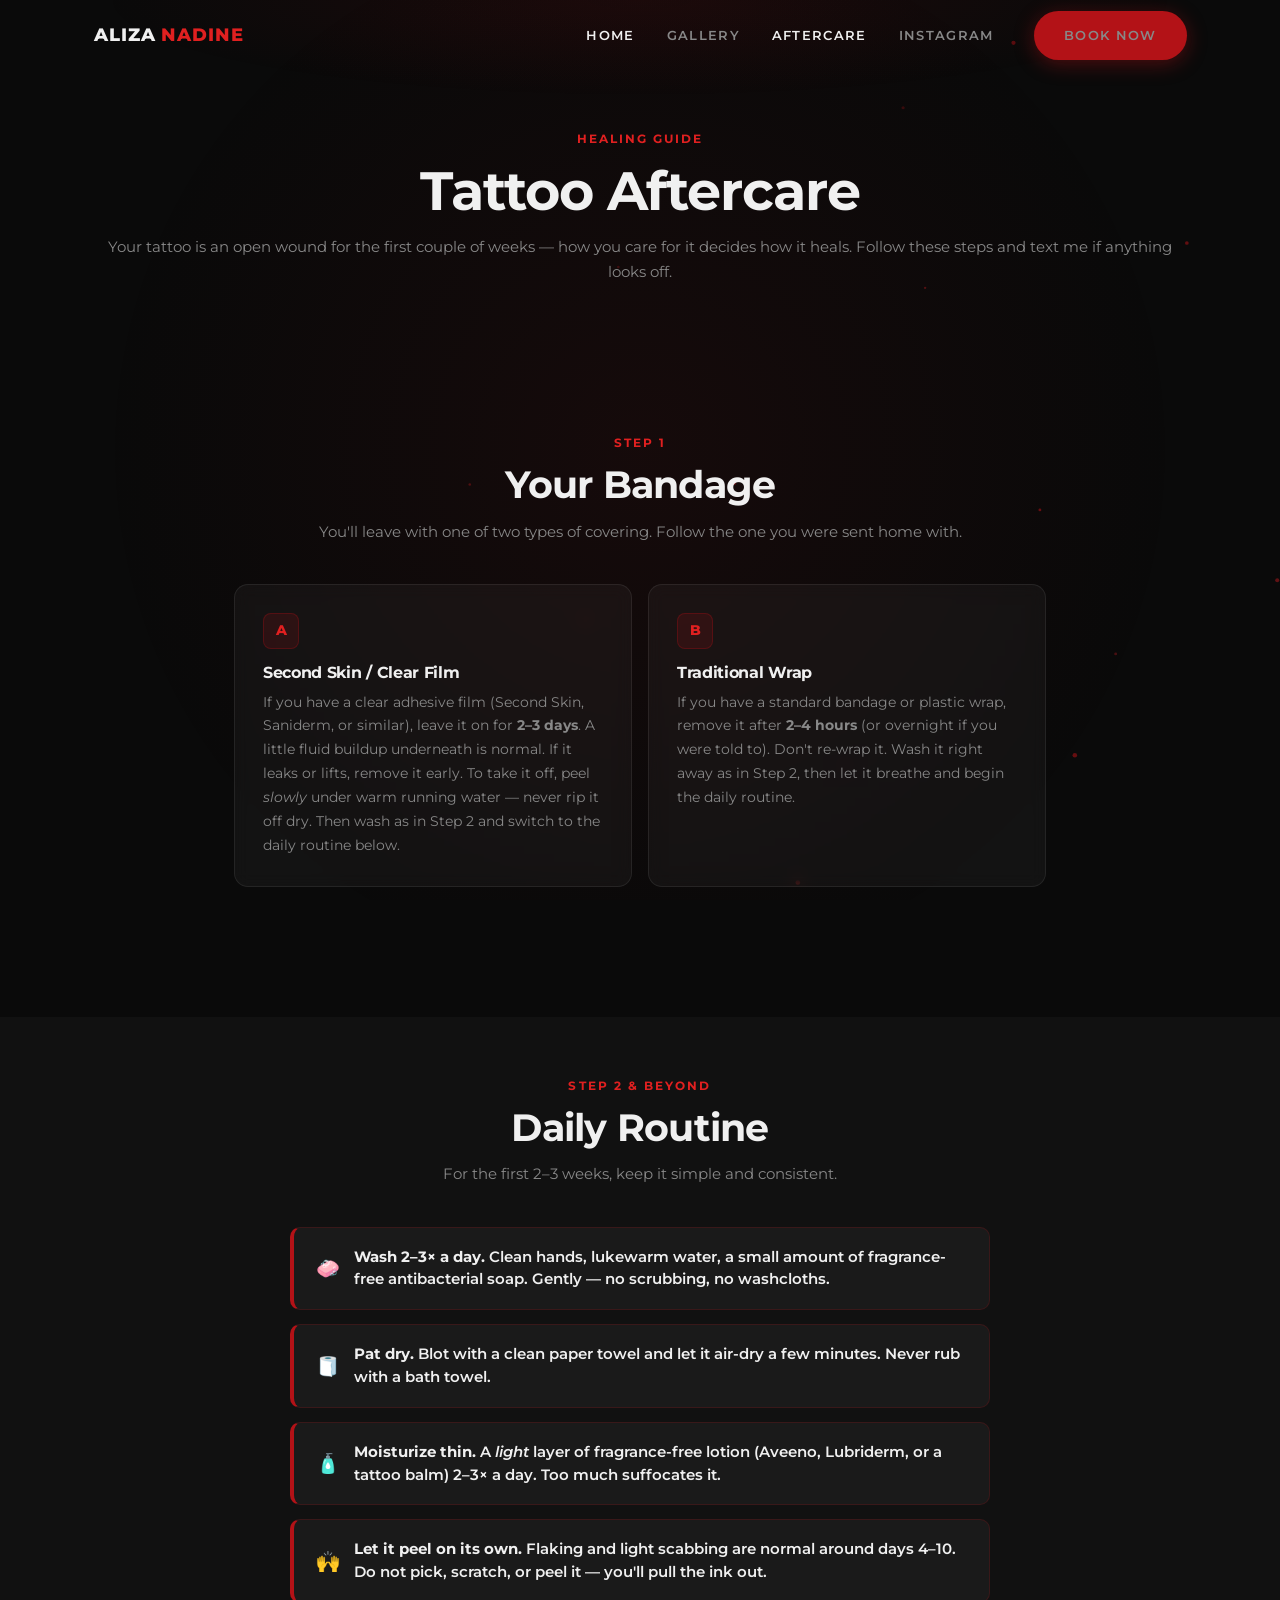
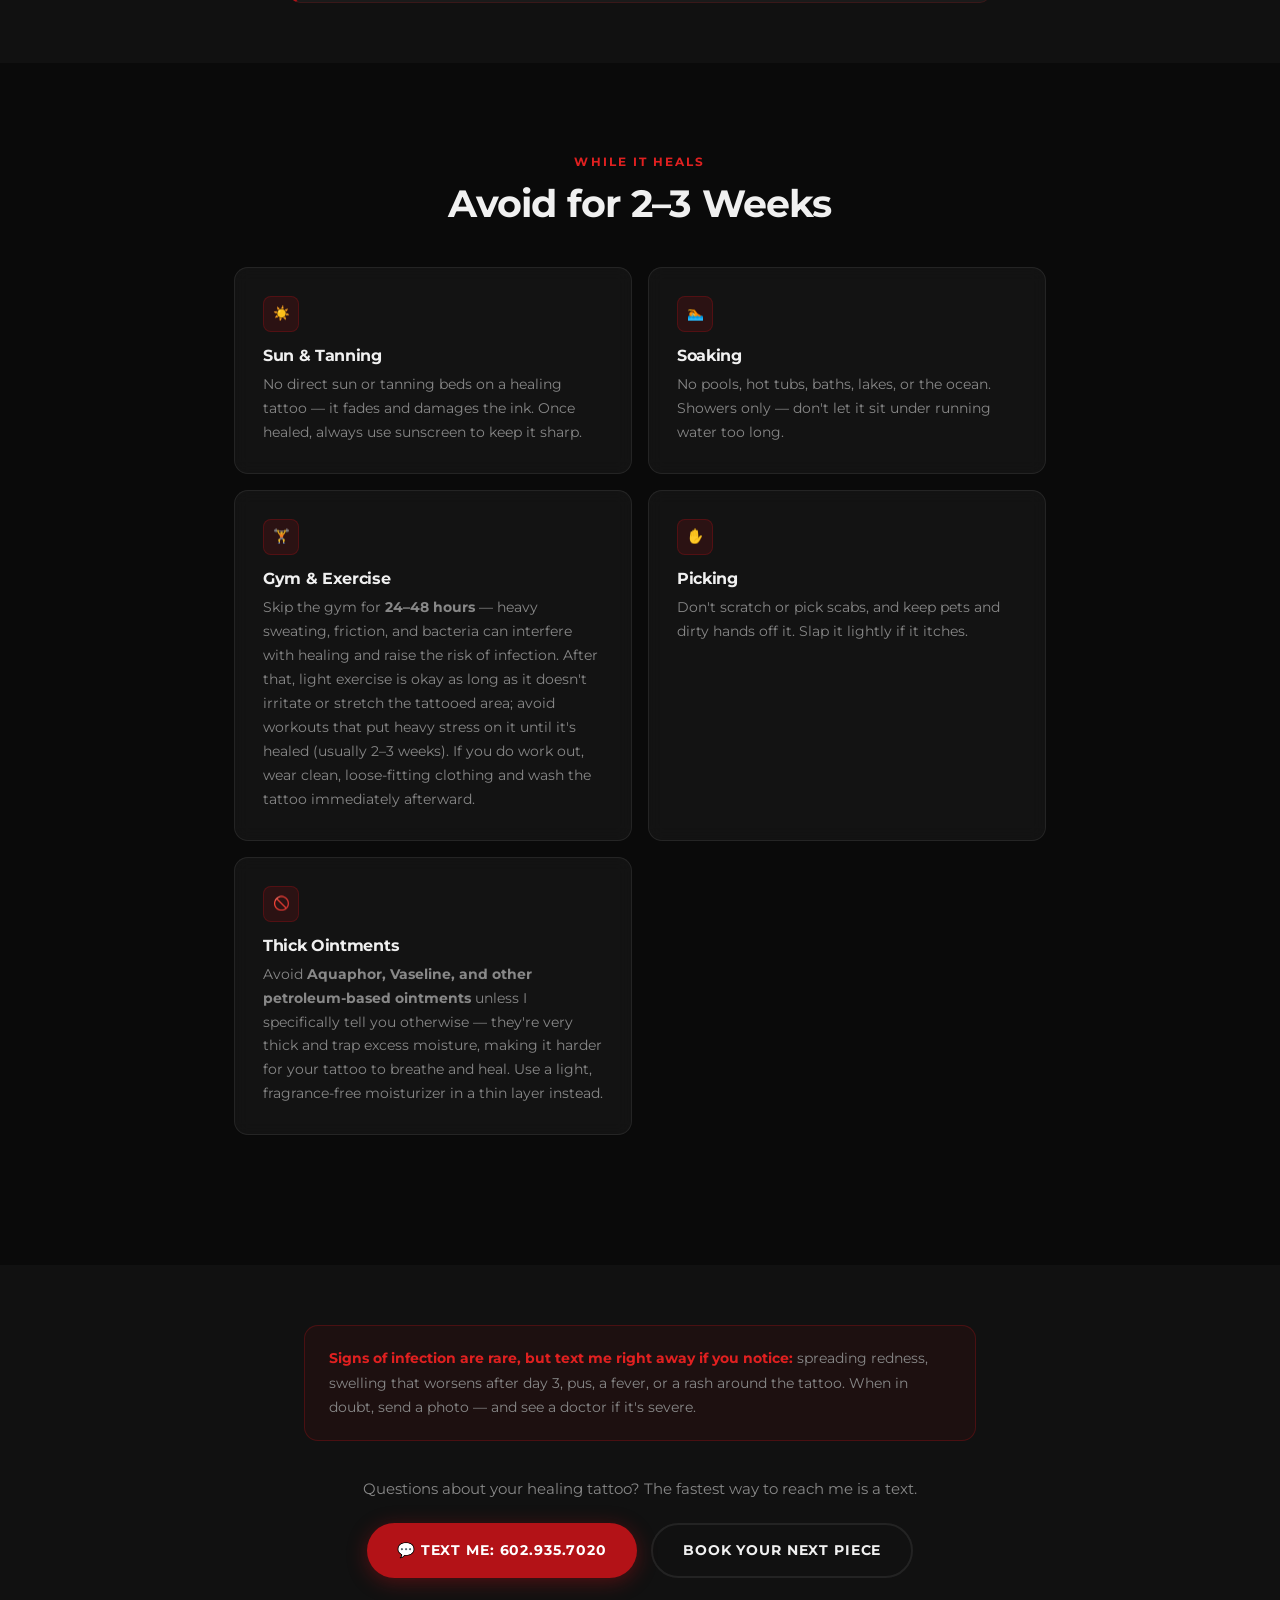
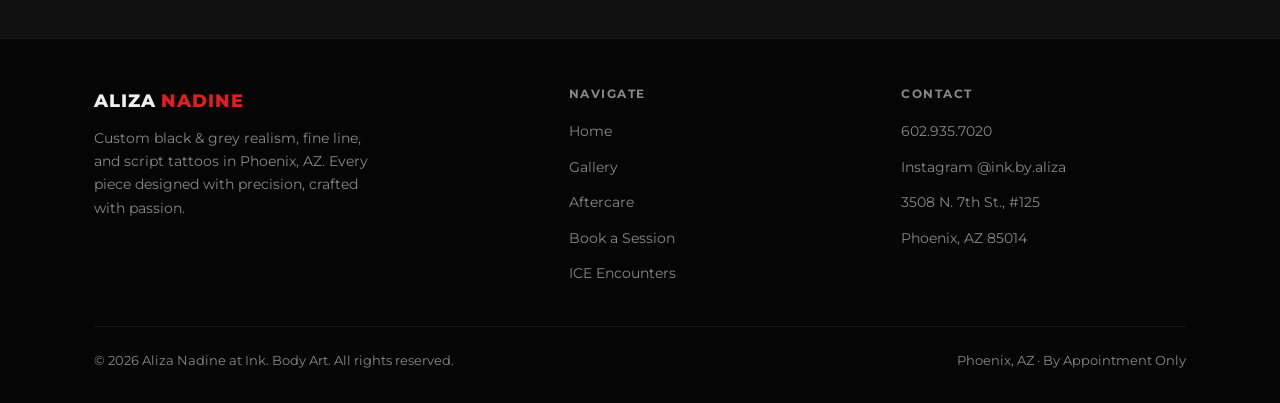
==== commit e1d0dcff: "Aftercare: add Aliza's gym & ointment guidance, correct second-skin time - Second skin: 2–3 days (pe" ====
--- a/aftercare.html
+++ b/aftercare.html
@@ -28,7 +28,8 @@
     "name": "Tattoo Aftercare Instructions",
     "description": "How to care for and heal a new tattoo, from Aliza Nadine at Ink. Body Art, Phoenix AZ.",
     "step": [
-      { "@type": "HowToStep", "name": "Leave the wrap on", "text": "Keep the initial bandage on as instructed — a few hours for a traditional wrap, or several days for a second-skin adhesive film." },
+      { "@type": "HowToStep", "name": "Leave the wrap on", "text": "Keep the initial bandage on as instructed — a few hours for a traditional wrap, or 2–3 days for a second-skin adhesive film." },
+      { "@type": "HowToStep", "name": "Avoid the gym", "text": "Skip the gym for 24–48 hours after your appointment, since sweat and friction raise the risk of infection. Avoid heavy stress on the tattoo until it heals in 2–3 weeks." },
       { "@type": "HowToStep", "name": "Wash gently", "text": "Wash the tattoo with clean hands and fragrance-free soap, then pat dry with a clean paper towel." },
       { "@type": "HowToStep", "name": "Moisturize lightly", "text": "Apply a thin layer of fragrance-free healing lotion 2–3 times a day." },
       { "@type": "HowToStep", "name": "Protect it", "text": "Avoid sun, soaking, pools, and picking or scratching while it heals." }
@@ -85,7 +86,7 @@
             <h3>Second Skin / Clear Film</h3>
             <p>
               If you have a clear adhesive film (Second Skin, Saniderm, or similar), leave it on for
-              <strong>3–5 days</strong>. A little fluid buildup underneath is normal. If it leaks or
+              <strong>2–3 days</strong>. A little fluid buildup underneath is normal. If it leaks or
               lifts, remove it early. To take it off, peel <em>slowly</em> under warm running water —
               never rip it off dry. Then wash as in Step 2 and switch to the daily routine below.
             </p>
@@ -150,14 +151,19 @@
             <p>No pools, hot tubs, baths, lakes, or the ocean. Showers only — don't let it sit under running water too long.</p>
           </div>
           <div class="rights-card fade-in">
-            <div class="rights-num">👕</div>
-            <h3>Friction &amp; Sweat</h3>
-            <p>Avoid tight clothing over it and skip heavy workouts that soak it in sweat for the first several days.</p>
+            <div class="rights-num">🏋️</div>
+            <h3>Gym &amp; Exercise</h3>
+            <p>Skip the gym for <strong>24–48 hours</strong> — heavy sweating, friction, and bacteria can interfere with healing and raise the risk of infection. After that, light exercise is okay as long as it doesn't irritate or stretch the tattooed area; avoid workouts that put heavy stress on it until it's healed (usually 2–3 weeks). If you do work out, wear clean, loose-fitting clothing and wash the tattoo immediately afterward.</p>
           </div>
           <div class="rights-card fade-in">
             <div class="rights-num">✋</div>
             <h3>Picking</h3>
             <p>Don't scratch or pick scabs, and keep pets and dirty hands off it. Slap it lightly if it itches.</p>
+          </div>
+          <div class="rights-card fade-in">
+            <div class="rights-num">🚫</div>
+            <h3>Thick Ointments</h3>
+            <p>Avoid <strong>Aquaphor, Vaseline, and other petroleum-based ointments</strong> unless I specifically tell you otherwise — they're very thick and trap excess moisture, making it harder for your tattoo to breathe and heal. Use a light, fragrance-free moisturizer in a thin layer instead.</p>
           </div>
         </div>
       </div>
